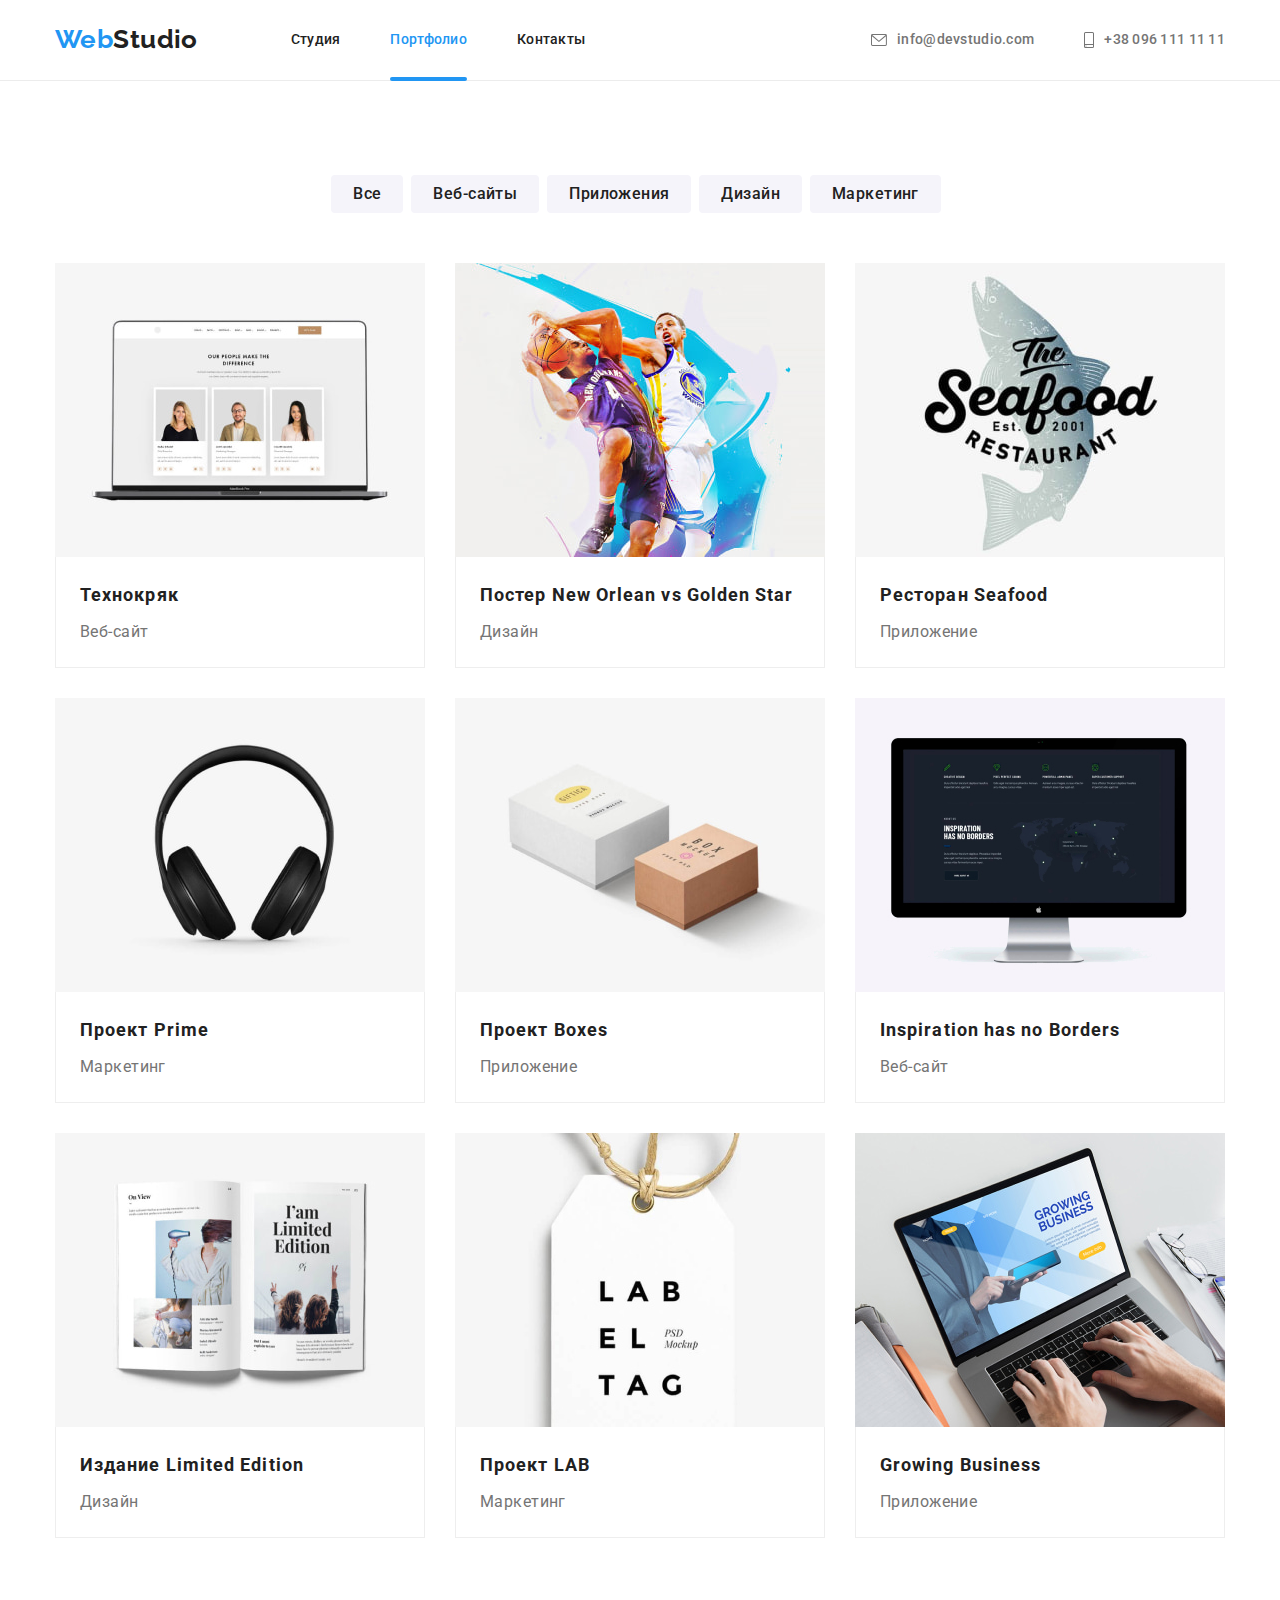
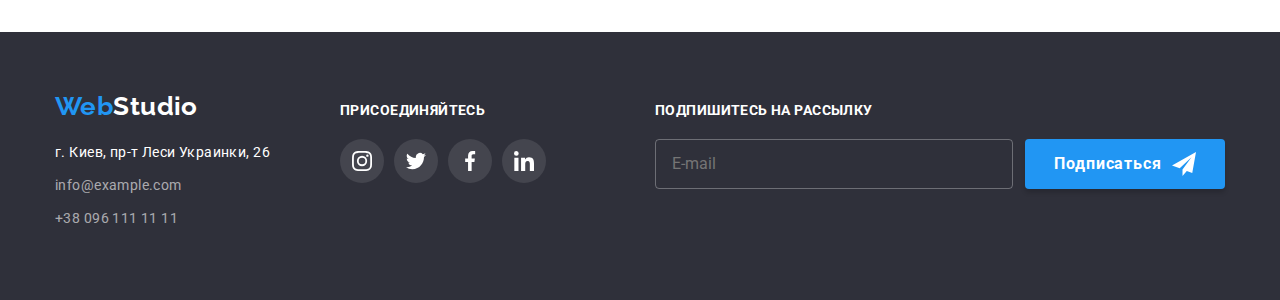
==== portfolio.html @ c17eefd6 "Add markup and form design" ====
<!DOCTYPE html>
<html lang="ru">
  <head>
    <meta charset="UTF-8" />
    <meta http-equiv="X-UA-Compatible" content="IE=edge" />
    <meta name="viewport" content="width=device-width, initial-scale=1.0" />
    <title>Document</title>
    <link
      href="https://fonts.googleapis.com/css2?family=Raleway:wght@700&family=Roboto:wght@400;500;700;900&display=swap"
      rel="stylesheet"
    />
    <link rel="stylesheet" href="https://cdnjs.cloudflare.com/ajax/libs/modern-normalize/1.1.0/modern-normalize.min.css">
    <link rel="stylesheet" href="./css/styles.css" />
  </head>
  <body>
    <header class="header">
        <div class="container  main-nav">
            <nav class="main-nav">
              <a class="logo" href="/"><span class="accent">Web</span>Studio </a>
              <ul class="site-nav list">
                <li class="item">
                  <a class="link" href="./index.html">Студия </a>
                </li>
                <li class="item">
                  <a class="link current" href="./portfolio.html">Портфолио</a>
                </li>
                <li class="item">
                  <a class="link" href="/">Контакты</a>
                </li>
              </ul>
            </nav>
            <ul class="list list-info">
              <li class="item">
                <a class="info" href="emailto:info@devstudio.com">
                  <svg class="icon-envelope">
                    <use href="./images/icons.svg#envelope"> </use>
                  </svg>info@devstudio.com</a>
              </li>
              <li class="item">
                <a class="info" href="tel:+380961111111">
                  <svg class="icon-smartphone">
                    <use href="./images/icons.svg#smartphone"></use>
                  </svg>+38 096 111 11 11</a>
              </li>
            </ul>
        </div>
    </header>
    <main>
      <section class="section">
          <div class="container">
              <h1 class="visually-hidden">Примеры работ</h1>
              <ul class="list list-button">
                <li>
                  <button class="button" type="button">Все</button>
                </li>
                <li>
                  <button class="button" type="button">Веб-сайты</button>
                </li>
                <li>
                  <button class="button" type="button">Приложения</button>
                </li>
                <li>
                  <button class="button" type="button">Дизайн</button>
                </li>
                <li>
                  <button class="button" type="button">Маркетинг</button>
                </li>
              </ul>
              
              <ul class="list list-cards">
                <li class="card">
                    <a class="card-thumb" href="">
                      <div class="card-img">
                        <img src="./images/img4.jpg" alt="Веб-сайт Технокряк" width="370" height="294"/>
                        <p class="text-overlay">Ресурс предлагает комплексные предложения с разным уровнем функционала и сервисов.
                            Все это позволит посетителю получить исчерпывающие сведения о компании или частном лице.</p>
                      </div>
                      <div class="card-content">                    
                        <h2 class="section-title item">Технокряк</h2>
                        <p class="text-item">Веб-сайт</p>
                      </div>
                    </a>
                </li>
                <li class="card">
                    <a class="card-thumb" href="">
                      <div class="card-img">
                        <img src="./images/img5.jpg" alt="Постер New Orlean vs Golden Star" width="370" height="294" /> 
                        <p class="text-overlay">Ресурс предлагает комплексные предложения с разным уровнем функционала и сервисов.
                            Все это позволит посетителю получить исчерпывающие сведения о компании или частном лице.</p>
                      </div>
                      <div class="card-content">
                        <h2 class="section-title item">Постер New Orlean vs Golden Star</h2>
                        <p class="text-item">Дизайн</p>
                      </div>
                    </a>
                </li>
                <li class="card">
                    <a class="card-thumb" href="">
                      <div class="card-img">
                        <img src="./images/img6.jpg" alt="Приложение Ресторан Seafood" width="370" height="294" /> 
                        <p class="text-overlay">Ресурс предлагает комплексные предложения с разным уровнем функционала и сервисов.
                            Все это позволит посетителю получить исчерпывающие сведения о компании или частном лице.</p>
                      </div>
                      <div class="card-content">
                        <h2 class="section-title item">Ресторан Seafood</h2>
                        <p class="text-item">Приложение</p>
                      </div>
                    </a>
                </li>
                <li class="card">
                    <a class="card-thumb" href="">
                      <div class="card-img">
                        <img src="./images/img7.jpg" alt="Проект Prime" width="370" height="294" /> 
                        <p class="text-overlay">Ресурс предлагает комплексные предложения с разным уровнем функционала и сервисов.
                            Все это позволит посетителю получить исчерпывающие сведения о компании или частном лице.</p>
                      </div>
                      <div class="card-content">
                        <h2 class="section-title item">Проект Prime</h2>
                        <p class="text-item">Маркетинг</p>
                      </div>
                    </a>
                </li>
                <li class="card">
                    <a class="card-thumb" href="">
                      <div class="card-img">
                        <img src="./images/img8.jpg" alt="Проект Boxes" width="370" height="294" /> 
                        <p class="text-overlay">Ресурс предлагает комплексные предложения с разным уровнем функционала и сервисов.
                            Все это позволит посетителю получить исчерпывающие сведения о компании или частном лице.</p>
                      </div>
                      <div class="card-content">
                        <h2 class="section-title item">Проект Boxes</h2>
                        <p class="text-item">Приложение</p>
                      </div>
                    </a>
                </li>
                <li class="card">
                    <a class="card-thumb" href="">
                      <div class="card-img">
                        <img src="./images/img9.jpg" alt="Веб-сайт Inspiration has no Borders" width="370" height="294" /> 
                        <p class="text-overlay">Ресурс предлагает комплексные предложения с разным уровнем функционала и сервисов.
                            Все это позволит посетителю получить исчерпывающие сведения о компании или частном лице.</p>
                      </div>
                      <div class="card-content">
                        <h2 class="section-title item">Inspiration has no Borders</h2>
                        <p class="text-item">Веб-сайт</p>
                      </div>
                    </a>
                </li>
                <li class="card">
                    <a class="card-thumb" href="">
                      <div class="card-img">
                        <img src="./images/img10.jpg" alt="Издание Limited Edition" width="370" height="294" /> 
                        <p class="text-overlay">Ресурс предлагает комплексные предложения с разным уровнем функционала и сервисов.
                            Все это позволит посетителю получить исчерпывающие сведения о компании или частном лице.</p>
                      </div>
                      <div class="card-content">
                        <h2 class="section-title item">Издание Limited Edition</h2>
                        <p class="text-item">Дизайн</p>
                      </div>
                    </a>
                </li>
                <li class="card">
                    <a class="card-thumb" href="">
                      <div class="card-img">
                        <img src="./images/img11.jpg" alt="Проект LAB" width="370" height="294" /> 
                        <p class="text-overlay">Ресурс предлагает комплексные предложения с разным уровнем функционала и сервисов.
                            Все это позволит посетителю получить исчерпывающие сведения о компании или частном лице.</p>
                      </div>
                      <div class="card-content">
                        <h2 class="section-title item">Проект LAB</h2>
                        <p class="text-item">Маркетинг</p>
                      </div>
                    </a>
                </li>
                <li class="card">
                    <a class="card-thumb" href="">
                      <div class="card-img">
                        <img src="./images/img12.jpg" alt="Приложение Growing Business" width="370" height="294" /> 
                        <p class="text-overlay">Ресурс предлагает комплексные предложения с разным уровнем функционала и сервисов.
                            Все это позволит посетителю получить исчерпывающие сведения о компании или частном лице.</p>
                      </div>
                      <div class="card-content">
                        <h2 class="section-title item">Growing Business</h2>
                        <p class="text-item">Приложение</p>
                      </div>
                    </a>
                </li>
              </ul>
          </div>
      </section>
    </main>

    <footer class="footer">
        <div class="container footer-container">
          <div class="footer-section">
            <a class="logo logo-footer" href="/"><span class="accent">Web</span><span class="logo-accent">Studio</span>
            </a>
            <address>
              <ul class="list">
                <li class="footer-contact">
                  <a class="address" href="https://bit.ly/3pXMvUd" target="_blank" rel="noopener noreferrer">г. Киев, пр-т Леси
                    Украинки, 26
                  </a>
                </li>
                <li class="footer-contact">
                  <a class="item-contact" href="mailto:info@devstudio.com">info@example.com</a>
                </li>
                <li class="footer-contact">
                  <a class="item-contact" href="tel:+380961111111">+38 096 111 11 11</a>
                </li>
              </ul>
            </address>
          </div>
          <div class="footer-section">
            <p class="footer-title">присоединяйтесь</p>
            <ul class="footer-social list">
              <li class="social-item">
                <a class="footer-icon-link" href="#instagram">
                  <svg class="icon" width="20" height="20">
                    <use href="./images/icons.svg#instagram"></use>
                  </svg>
                </a>
              </li>
              <li class="social-item">
                <a class="footer-icon-link" href="#twitter">
                  <svg class="icon" width="20" height="20">
                    <use href="./images/icons.svg#twitter"></use>
                  </svg>
                </a>
              </li>
              <li class="social-item">
                <a class="footer-icon-link" href="#facebook">
                  <svg class="icon" width="20" height="20">
                    <use href="./images/icons.svg#facebook"></use>
                  </svg>
                </a>
              </li>
              <li class="social-item">
                <a class="footer-icon-link" href="#linkedin">
                  <svg class="icon" width="20" height="20">
                    <use href="./images/icons.svg#linkedin"></use>
                  </svg>
                </a>
              </li>
            </ul>
          </div>
          <div class="footer-section-sub">
            <p class="footer-title">Подпишитесь на рассылку</p>
            <form class="subscription" name="subscription" autocomplete="on">
              <label class="visually-hidden" for="subsrtiption-email">Почта</label>
              <input class="subscription-input" type="email" name="subsrtiption-email" id="subsrtiption-email" placeholder="E-mail"
                required="">
              <button class="form-submit-btn" type="submit">
                Подписаться
                <svg class="form-submit-icon" width="24" height="24">
                  <use href="./images/icons.svg#icon-send"></use>
                </svg>
              </button>
            </form>
          </div>
        </div>
    </footer>
  </body>
</html>
---- css/styles.css ----
:root {
  --primary-text-color: rgba(33, 33, 33, 1);
  --text-color: rgba(117, 117, 117, 1);
  --white-color: rgba(255, 255, 255, 1);
  --info-text-color: rgba(255, 255, 255, 0.6);
  --secondary-bg-color: rgba(245, 244, 250, 1);
  --accent-bg-color: rgba(47, 48, 58, 1);
  --accent-color: rgba(33, 150, 243, 1);
  --overlay-bg-color: rgba(33, 150, 243, 0.9);
  --button-color: rgba(24, 140, 232, 1);
  --icon-color: rgba(175, 177, 184, 1);
  --timing-function: cubic-bezier(0.4, 0, 0.2, 1);
}

body {
  color: var(--primary-text-color);
  background-color: var(--white-color);
  font-family: Roboto, sans-serif;
  font-size: 14px;
  letter-spacing: 0.03em;
}

.header {
  border-bottom: 1px solid #ECECEC;;
  background-color: var(--white-color);
}

.container {
  width: 1200px;
  padding-left: 15px;
  padding-right: 15px;
  margin-left: auto;
  margin-right: auto;
}

.main-nav {
  display: flex;
  align-items: center;
}

.logo {
  margin-right: 93px;
  color: var(--primary-text-color);
  font-family: Raleway, sans-serif;
  text-decoration: none;
  font-weight: 700;
  font-size: 26px;
  line-height: 1.15;
}

.logo .accent {
  color: var(--accent-color);
}

.header .list {
  letter-spacing: 0.02em;
}

.list {
  list-style: none;
  padding: 0;
  margin: 0;
}

.site-nav {
  display: flex;
}

.site-nav .item + .item {
  margin-left: 50px;
}

.site-nav .link {
  position: relative;
  display: block;
  padding-bottom: 32px;
  padding-top: 32px;
  color: var(--primary-text-color);
  text-decoration: none;
  font-weight: 500;  
  line-height: 1.14;  
  transition: color 250ms var(--timing-function);
}

.site-nav .link:hover,
.site-nav .link:focus {
  color: var(--accent-color);
}

.site-nav .link.current {
  color: var(--accent-color);
}

.link.current::after {
  position: absolute;
  left: 0;
  bottom: -1px;
  content: '';
  background-color: var(--accent-color);
  border-radius: 2px;
  height: 4px;
  width: 100%;
}

.list-info {
  display: flex;
  margin-left: auto;
}

.list-info .item +.item {
  margin-left: 50px;
}

.info {
  display: flex;
  align-items: center;
  color: var(--text-color);
  text-decoration: none;
  font-weight: 500;
  line-height: 1.14;
  transition: color 250ms var(--timing-function);
}

.info:hover,
.info:focus {
  color: var(--accent-color);
}

.icon-envelope{
  margin-right: 10px;
  fill: currentColor;
  width: 16px;
  height: 12px;
}

.icon-smartphone {
  margin-right: 10px;
  fill: currentColor;
  width: 10px;
  height: 16px;
}

.hero-section {
  padding-top: 200px;
  padding-bottom: 200px;
  background-color: var(--accent-bg-color);
  letter-spacing: 0.06em;
  text-align: center;
  background-image: 
    linear-gradient(rgba(47, 48, 58, 0.4),rgba(47, 48, 58, 0.4)),
    url('../images/hero-bg-img.jpg');
  background-repeat: no-repeat;
  background-position: center;
  background-size: cover;
  max-width: 1600px;
  height: 600px;
  margin: 0 auto;
}

h1, h2, h3, h4, p {
  margin-top: 0;
  margin-bottom: 0;
}

.hero-title {
  width: 696px;
  margin: auto;
  margin-bottom: 30px;
  color: var(--white-color);
  font-weight: 900;
  font-size: 44px;
  line-height: 1.36;
  text-transform: uppercase;
  letter-spacing: 0.06em;
}

.button {
  color: var(--white-color);
  background-color: var(--accent-color);
  border: var(--accent-color);
  font-family: inherit;
  font-weight: 700;
  font-size: 16px;
  line-height: 1.875;
  cursor: pointer;
  letter-spacing: inherit;
  border-radius: 4px;
  padding: 10px 32px;
  transition: color 250ms var(--timing-function),
    background-color 250ms var(--timing-function),
    box-shadow 250ms var(--timing-function);
}

.button:hover,
.button:focus {
  color: var(--white-color);
  background-color: var(--button-color);
  box-shadow: 0px 4px 4px rgba(0, 0, 0, 0.15);
}

.list-button {
  display: flex;
  justify-content: center;
}

.list .button {
  margin-right: 8px; 
  padding: 6px 22px;
  color: var(--primary-text-color);
  background-color: var(--secondary-bg-color);
  font-weight: 500;
  font-size: 16px;
  line-height: 1.62;
}

.list .button:hover,
.list .button:focus {
  color: var(--white-color);
  background-color: var(--accent-color);
  box-shadow: 0px 3px 1px rgba(0, 0, 0, 0.1), 
    0px 1px 2px rgba(0, 0, 0, 0.08), 
    0px 2px 2px rgba(0, 0, 0, 0.12);
}

.section {
  padding-top: 94px;
  padding-bottom: 94px;
}

.visually-hidden {
  position: absolute;
  width: 1px;
  height: 1px;
  margin: -1px;
  border: 0;
  padding: 0;
  white-space: nowrap;
  clip-path: inset(100%);
  clip: rect(0 0 0 0);
  overflow: hidden;
}

.list.features {
  display: flex;
}

.item-features {
  width: 270px;
}

.item-features:not(:last-child) {
  margin-right: 30px;
}

.thumb-features {
  background-color: var(--secondary-bg-color);
  border-radius: 4px;
  margin-bottom: 30px;
  height: 120px;
  display: flex;
  justify-content: center;
  align-items: center;
}

.section-title {
  margin-bottom: 50px;
  color: var(--primary-text-color);
  font-weight: 700;
  font-size: 36px;
  line-height: 1.16;
  text-align: center;
}

.section-title.features {
  margin-bottom: 10px;
  text-align: left;
  font-size: 14px;
  line-height: 1.14;
  text-transform: uppercase;
}

.text {
  color: var(--text-color);
}

.text.features {
  line-height: 1.71;
}

.images-section {
  padding-top: 0;
}

.list.images {
  display: flex;
}

.list-img {
  position: relative;
}

.list-img:not(:last-child) {
  margin-right: 30px;
}

img {
  display: block;
  max-width: 100%;
  height: auto;
}

.title-img {  
  display: flex;
  justify-content: center;
  align-items: center;
  position: absolute;
  bottom: 0;
  width: 100%;
  height: 70px;
  
  font-weight: 700;
  font-size: 14px;
  line-height: 1.14; 
  text-transform: uppercase;
  color: var(--white-color);
  background: rgba(47, 48, 58, 0.8);
}

.section-team {
  background-color: var(--secondary-bg-color);
}

.list.team {
  display: flex;
}

.list-team {
  box-shadow: 0px 1px 3px rgba(0, 0, 0, 0.12), 
    0px 1px 1px rgba(0, 0, 0, 0.14), 
    0px 2px 1px rgba(0, 0, 0, 0.2);
  border-radius: 0px 0px 4px 4px;
  background-color: var(--white-color);
}

.list-team:not(:last-child) {
  margin-right: 30px;
}

.section-title.worker {
  margin-top: 30px;
  margin-bottom: 10px;
  font-weight: 500;
  font-size: 16px;
  line-height: 1.12;
}

.text-el {
  text-align: center;
  color: var(--text-color);
  font-size: 16px;
  line-height: 1.12;
}
 
.social.list {
  display: flex;
  margin: 16px 0 30px;
  justify-content: center;
}

.social-item + .social-item {
  margin-left: 10px;
}

.icon-link {
  display: block;
  width: 44px;
  height: 44px;
  fill: var(--icon-color);
  border-radius: 50%;
  transition: fill 250ms var(--timing-function),
    background-color 250ms var(--timing-function);
}

.icon-link:hover,
.icon-link:focus {
  fill: var(--white-color);
  background-color: var(--accent-color);
}

.icon {
  margin: 12px;
}

.company.list {
  display: flex;
  margin-top: 50px;
}

.company-item + .company-item {
  margin-left: 30px;
}

.company-link {
  display: flex;
  justify-content: center;
  align-items: center;
  width: 170px;
  height: 92px;
  border: 1px solid var(--icon-color);
  border-radius: 4px; 
  fill: var(--icon-color);
  transition: fill 250ms var(--timing-function),
    border-color 250ms var(--timing-function);
}

.company-link:hover,
.company-link:focus {
  fill: var(--accent-color);
  border-color: var(--accent-color);
}


.backdrop {
  position: fixed;
  left: 0px;
  top: 0px;
  width: 100%;
  height: 100%;
  background-color: rgba(0, 0, 0, 0.2);
  opacity: 1;
  visibility: visible;
  transition: opacity 250ms var(--timing-function),
    visibility 250ms var(--timing-function);
}

.backdrop.is-hidden {
  opacity: 0;
  pointer-events: none;
  visibility: hidden;
}

.backdrop.is-hidden .modal {
  transform: translate(-50%, -50%) scale(1.1);
}

.modal {
  position: absolute;
  top: 50%;
  left: 50%;
  width: 528px;
  height: 581px;
  padding: 40px;
  background-color: var(--white-color);
  box-shadow: 0px 1px 3px rgba(0, 0, 0, 0.12), 0px 1px 1px rgba(0, 0, 0, 0.14), 0px 2px 1px rgba(0, 0, 0, 0.2);
  border-radius: 4px;
  transform: translate(-50%, -50%) scale(1);
  transition: transform 250ms var(--timing-function);
}

.modal-close-btn {
  position: absolute;
  top: 8px;
  right: 8px;
  display: flex;
  justify-content: center;
  align-items: center;
  width: 30px;
  height: 30px;
  margin: 0;
  padding: 0;
  border: 1px solid rgba(0, 0, 0, 0.1);
  border-radius: 50%;
  cursor: pointer;
  background-color: inherit;
  transition: color 250ms var(--timing-function),
    border-color 250ms var(--timing-function);
}

.modal-close-btn:hover {
  color: var(--accent-color);
}

.modal-close-icon {
  display: block;
  width: 11px;
  height: 11px;
  fill: currentColor;
}

.form {
  display: flex;
  flex-direction: column;
  align-items: center;
  text-align: left;
  width: 448px;
  padding: 0;
}

.form-title {
  font-weight: 700;
  font-size: 20px;
  line-height: 1.15;
  text-align: center;
  color: var(--primary-text-color);
  margin-bottom: 12px;
}

.form-group-field {
  width: 100%;
  font-size: 16px;
  line-height: 1.125;
  margin-bottom: 20px;
}

.form-label {
  display: block;
  font-size: 12px;
  line-height: 1.17;
  letter-spacing: 0.01em;
  color: var(--text-color);
  padding: 0;
  margin-bottom: 4px;
}
 
.form-field {
  position: relative;
  width: 100%;
  margin-bottom: 10px;
}

.input-icon {
position: absolute;
  left: 12px;
  top: 50%;
  transform: translateY(-50%);
  width: 18px;
  height: 18px;
  fill: var(--primary-text-color);
  transition: fill 250ms var(--timing-function);
}

.form-field:focus-within > .input-icon {
  fill: var(--accent-color);
}

.form-input {
  width: 100%;
  min-height: 40px;
  border: 1px solid rgba(33, 33, 33, 0.2);
  border-radius: 4px;
  padding-left: 42px;
  color: var(--text-color);
  transition: border 250ms var(--timing-function);
}

.form-input:focus-within {
  border: 1px solid var(--accent-color);
}

.form-textarea {
  display: block;
  width: 100%;
  min-height: 120px;
  border: 1px solid rgba(33, 33, 33, 0.2);
  border-radius: 4px;
  color: var(--text-color);
  padding: 12px 16px;
  margin: 0;
  resize: none;
  transition: border 250ms var(--timing-function);
}

.form-textarea::placeholder {
  color: rgba(117, 117, 117, 0.5);
}

.form-textarea:focus-within {
  border: 1px solid var(--accent-color);
}

.form-agreement {
  position: relative;
  display: flex;
  align-items: center;
  margin-bottom: 30px;
  padding-left: 24px;
  line-height: 1.71;
  letter-spacing: 0.03em;
  color: var(--text-color);
}

.form-link {
  color: var(--accent-color);
}

.form-icon-check {
  position: absolute;
  left: 0;
  top: 50%;
  transform: translateY(-50%);
  opacity: 1;
  transition: opacity 250ms var(--timing-function);
}
 
.form-icon-checked {
  position: absolute;
  left: 0;
  top: 50%;
  transform: translateY(-50%);
  opacity: 0;
  border-radius: 2px;
  fill: var(--white-color);
  background-color: var(--accent-color);
  transition: opacity 250px var(--timing-function);
}

.checkbox:checked ~ .form-icon-checked {
  opacity: 1;
}

.form-btn {
  width: 200px;
  height: 50px;
  padding: 0;
  font-weight: 700;
  font-size: 16px;
  line-height: 1.875;
  letter-spacing: 0.06em;
  color: var(--white-color);
  background-color: var(--accent-color);
  border: none;
  box-shadow: 0px 4px 4px rgba(0, 0, 0, 0.15);
  border-radius: 4px;
  cursor: pointer;
  transition: background-color 250ms var(--timing-function);
}

.form-btn:hover ,
.form-btn:focus {
  background-color: var(--button-color);
}


.list-cards {
  display: flex;
  flex-wrap: wrap;
  margin-top: 50px;
}

.card {
  margin-right: 30px;
  margin-bottom: 30px;
  width: 370px;
  background-color: var(--white-color);
}

.card:nth-child(3n) {
  margin-right: 0;
}

.card:nth-last-child(-n + 3) {
  margin-bottom: 0;
}

.card-thumb {
  display: block;
  text-decoration: none;
  transition: box-shadow 250ms var(--timing-function);
}

.card-thumb:hover,
.card-thumb:focus {
  box-shadow: 0px 1px 1px rgba(0, 0, 0, 0.12),
    0px 4px 4px rgba(0, 0, 0, 0.06),
    1px 4px 6px rgba(0, 0, 0, 0.16);
}

.card-img {
  position: relative;
  overflow: hidden;
}

.text-overlay {
  position: absolute;
  padding: 63px 24px;
  width: 100%;
  height: 100%;
  bottom: 0;
  left: 0;  
  background: var(--overlay-bg-color);
  color: var(--white-color);
  font-size: 18px;
  line-height: 1.5;
  transform: translateY(101%);
  transition: transform 250ms var(--timing-function);
}

.card-thumb:hover .text-overlay,
.card-thumb:focus .text-overlay {
  transform: translateY(0);
}

.card-content {
  padding: 20px 24px;
  border-left: 1px solid #eeeeee;
  border-right: 1px solid #eeeeee;
  border-bottom: 1px solid #eeeeee;
}

.section-title.item {
  margin-bottom: 4px;
  text-align: left;
  font-weight: 700;
  font-size: 18px;
  line-height: 2;
  letter-spacing: 0.06em;
}

.text-item {
  color: var(--text-color);
  font-size: 16px;
  line-height: 1.87;
}

.footer {
  padding-top: 60px;
  padding-bottom: 60px;
  background-color: var(--accent-bg-color);
}

.footer-container {
  display: flex;
  align-items: baseline;
}

.footer-section + .footer-section {
  margin-left: 70px;
}

.logo-footer {
  display: block;
  margin: 0;
  margin-bottom: 20px;
}

.logo .logo-accent {
  color: var(--white-color);
}

.address {
  color: var(--white-color);
  text-decoration: none;
  line-height: 1.71;
  font-style: normal;
  transition: color 250ms var(--timing-function);
}  

.address:hover,
.address:focus {
  color: var(--accent-color);
}

.footer-contact {
  margin-bottom: 9px;
}

.footer-contact-list:last-child {
  margin-bottom: 0;
}

.item-contact {
  color: var(--info-text-color);
  text-decoration: none;
  line-height: 1.71;
  font-style: normal;
  transition: color 250ms var(--timing-function);
}

.item-contact:hover,
.item-contact:focus {
  color: var(--accent-color);
}

.footer-title {
  margin-bottom: 20px;
  font-weight: 700;
  font-size: 14px;
  line-height: 1.14;
  text-transform: uppercase;
  color: var(--white-color);
}

.footer-social {
  display: flex;
}

.social-item+.social-item {
  margin-left: 10px;
}

.footer-icon-link {
  display: block;
  width: 44px;
  height: 44px;
  fill: var(--white-color);
  border-radius: 50%;
  background-color: rgba(255, 255, 255, 0.1);
  transition: color 250ms var(--timing-function),
    background-color 250ms var(--timing-function);
}

.footer-icon-link:hover,
.footer-icon-link:focus {
  border-radius: 50%;
  background-color: var(--accent-color);
}

.icon {
  margin: 12px;
}

.footer-section-sub {
  margin-left: auto;
}

.subscription {
  display: flex;
  align-items: center;
}

.subscription-input {
  display: flex;
  align-items: center;
  min-width: 358px;
  height: 50px;
  padding: 0;
  padding-left: 16px;
  margin-right: 12px;
  font-size: 16px;
  line-height: 1.25;
  color: rgba(255, 255, 255, 0.6);
  background-color: transparent;
  border: 1px solid rgba(255, 255, 255, 0.3);
  border-radius: 4px;
}

.form-submit-btn {
  display: flex;
  align-items: center;
  justify-content: center;
  width: 200px;
  height: 50px;
  padding: 0;
  font-weight: 700;
  font-size: 16px;
  line-height: 1.875;
  letter-spacing: 0.06em;
  color: var(--white-color);
  box-shadow: 0px 4px 4px rgba(0, 0, 0, 0.15);
  background-color: var(--accent-color);
  border: none;
  border-radius: 4px;
  cursor: pointer;
  transition: background-color 250ms var(--timing-function);
}

.form-submit-btn:hover {
  background-color: var(--button-color);
}

.form-submit-icon {
  margin-left: 10px;
  fill: var(--white-color);
}
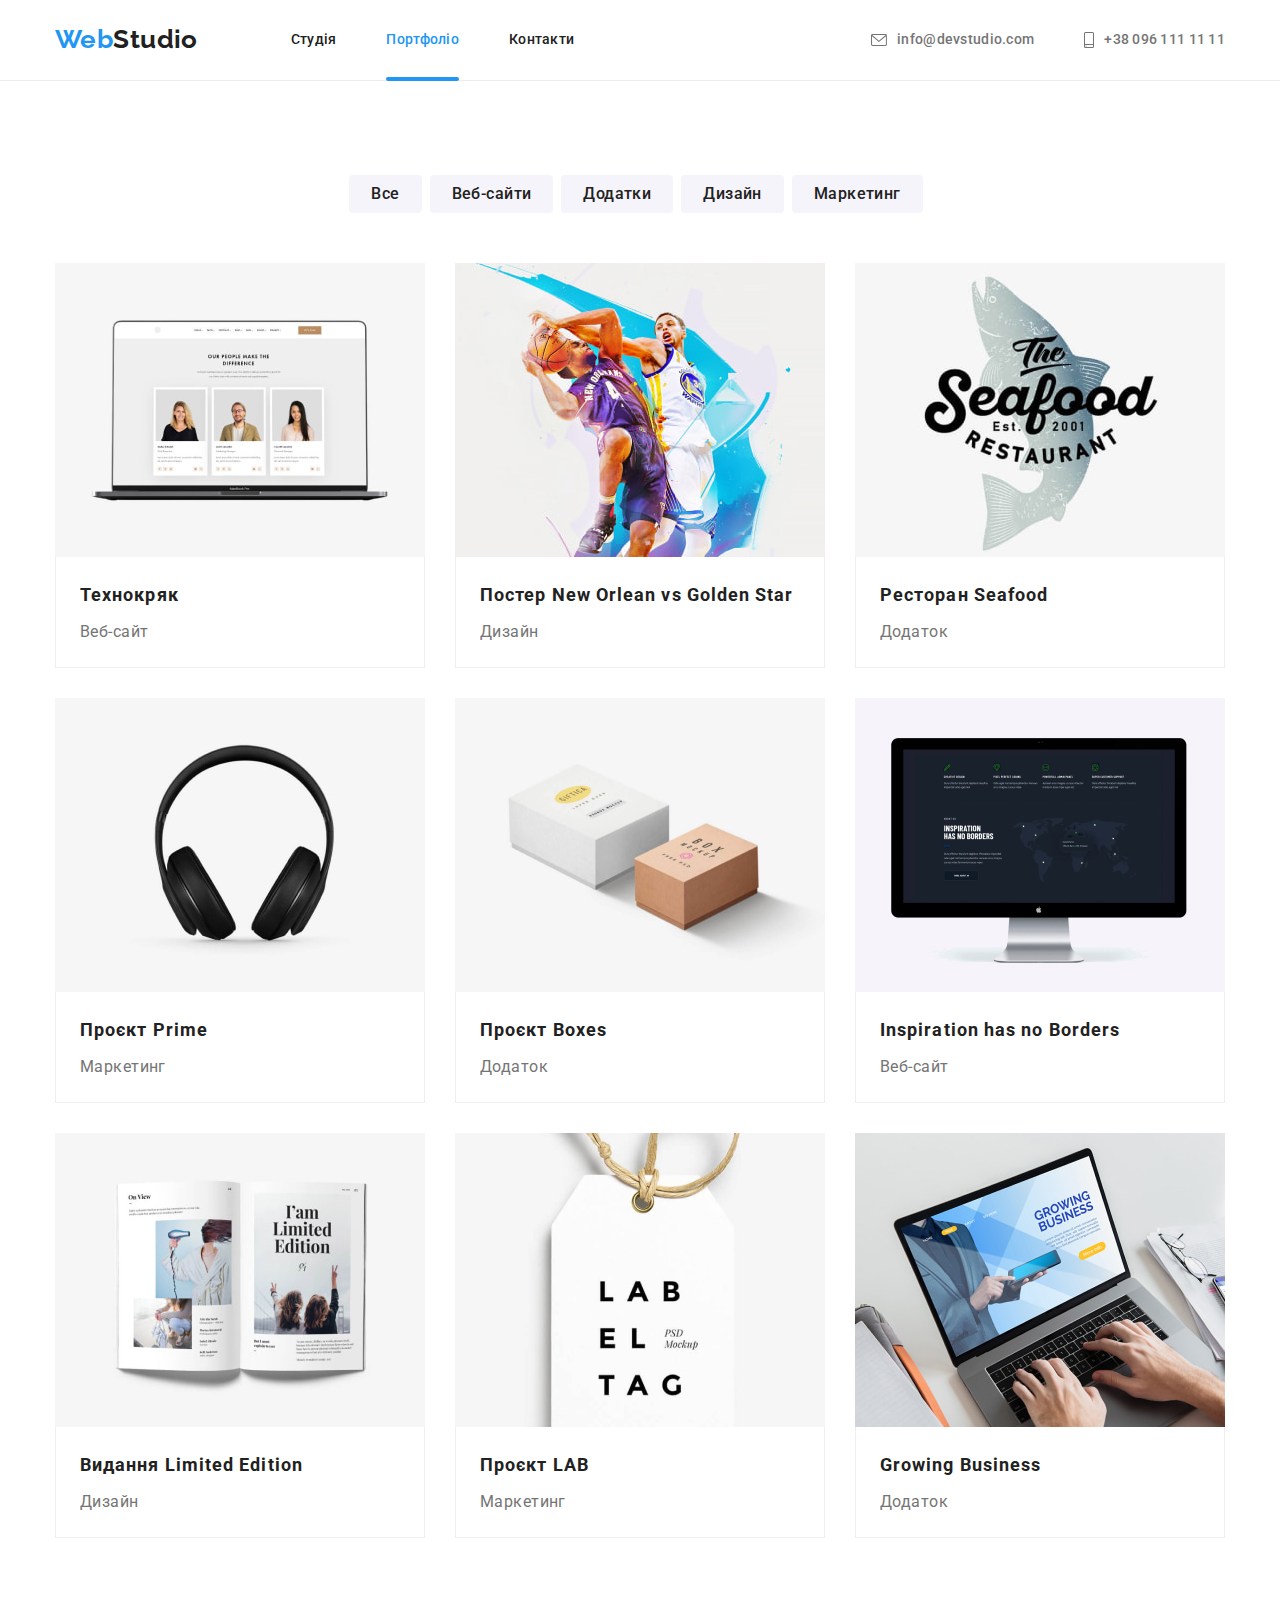
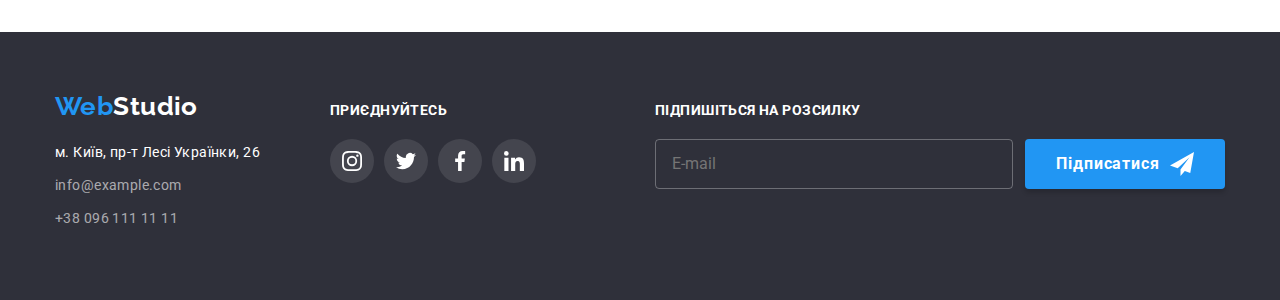
==== commit f38dd851: "-" ====
--- a/portfolio.html
+++ b/portfolio.html
@@ -1,5 +1,5 @@
 <!DOCTYPE html>
-<html lang="ru">
+<html lang="uk">
   <head>
     <meta charset="UTF-8" />
     <meta http-equiv="X-UA-Compatible" content="IE=edge" />
@@ -19,13 +19,13 @@
               <a class="logo" href="/"><span class="accent">Web</span>Studio </a>
               <ul class="site-nav list">
                 <li class="item">
-                  <a class="link" href="./index.html">Студия </a>
+                  <a class="link" href="./index.html">Студія </a>
                 </li>
                 <li class="item">
-                  <a class="link current" href="./portfolio.html">Портфолио</a>
+                  <a class="link current" href="./portfolio.html">Портфоліо</a>
                 </li>
                 <li class="item">
-                  <a class="link" href="/">Контакты</a>
+                  <a class="link" href="/">Контакти</a>
                 </li>
               </ul>
             </nav>
@@ -48,16 +48,16 @@
     <main>
       <section class="section">
           <div class="container">
-              <h1 class="visually-hidden">Примеры работ</h1>
+              <h1 class="visually-hidden">Приклади робіт</h1>
               <ul class="list list-button">
                 <li>
                   <button class="button" type="button">Все</button>
                 </li>
                 <li>
-                  <button class="button" type="button">Веб-сайты</button>
-                </li>
-                <li>
-                  <button class="button" type="button">Приложения</button>
+                  <button class="button" type="button">Веб-сайти</button>
+                </li>
+                <li>
+                  <button class="button" type="button">Додатки</button>
                 </li>
                 <li>
                   <button class="button" type="button">Дизайн</button>
@@ -72,8 +72,7 @@
                     <a class="card-thumb" href="">
                       <div class="card-img">
                         <img src="./images/img4.jpg" alt="Веб-сайт Технокряк" width="370" height="294"/>
-                        <p class="text-overlay">Ресурс предлагает комплексные предложения с разным уровнем функционала и сервисов.
-                            Все это позволит посетителю получить исчерпывающие сведения о компании или частном лице.</p>
+                        <p class="text-overlay">Ресурс пропонує комплексні пропозиції з різним рівнем функціоналу та сервісів. Все це дозволить відвідувачу отримати вичерпні відомості про компанію чи приватну особу.</p>
                       </div>
                       <div class="card-content">                    
                         <h2 class="section-title item">Технокряк</h2>
@@ -85,8 +84,7 @@
                     <a class="card-thumb" href="">
                       <div class="card-img">
                         <img src="./images/img5.jpg" alt="Постер New Orlean vs Golden Star" width="370" height="294" /> 
-                        <p class="text-overlay">Ресурс предлагает комплексные предложения с разным уровнем функционала и сервисов.
-                            Все это позволит посетителю получить исчерпывающие сведения о компании или частном лице.</p>
+                        <p class="text-overlay">Ресурс пропонує комплексні пропозиції з різним рівнем функціоналу та сервісів. Все це дозволить відвідувачу отримати вичерпні відомості про компанію чи приватну особу.</p>
                       </div>
                       <div class="card-content">
                         <h2 class="section-title item">Постер New Orlean vs Golden Star</h2>
@@ -97,25 +95,23 @@
                 <li class="card">
                     <a class="card-thumb" href="">
                       <div class="card-img">
-                        <img src="./images/img6.jpg" alt="Приложение Ресторан Seafood" width="370" height="294" /> 
-                        <p class="text-overlay">Ресурс предлагает комплексные предложения с разным уровнем функционала и сервисов.
-                            Все это позволит посетителю получить исчерпывающие сведения о компании или частном лице.</p>
+                        <img src="./images/img6.jpg" alt="Додаток Ресторан Seafood" width="370" height="294" /> 
+                        <p class="text-overlay">Ресурс пропонує комплексні пропозиції з різним рівнем функціоналу та сервісів. Все це дозволить відвідувачу отримати вичерпні відомості про компанію чи приватну особу.</p>
                       </div>
                       <div class="card-content">
                         <h2 class="section-title item">Ресторан Seafood</h2>
-                        <p class="text-item">Приложение</p>
-                      </div>
-                    </a>
-                </li>
-                <li class="card">
-                    <a class="card-thumb" href="">
-                      <div class="card-img">
-                        <img src="./images/img7.jpg" alt="Проект Prime" width="370" height="294" /> 
-                        <p class="text-overlay">Ресурс предлагает комплексные предложения с разным уровнем функционала и сервисов.
-                            Все это позволит посетителю получить исчерпывающие сведения о компании или частном лице.</p>
-                      </div>
-                      <div class="card-content">
-                        <h2 class="section-title item">Проект Prime</h2>
+                        <p class="text-item">Додаток</p>
+                      </div>
+                    </a>
+                </li>
+                <li class="card">
+                    <a class="card-thumb" href="">
+                      <div class="card-img">
+                        <img src="./images/img7.jpg" alt="Проєкт Prime" width="370" height="294" /> 
+                        <p class="text-overlay">Ресурс пропонує комплексні пропозиції з різним рівнем функціоналу та сервісів. Все це дозволить відвідувачу отримати вичерпні відомості про компанію чи приватну особу.</p>
+                      </div>
+                      <div class="card-content">
+                        <h2 class="section-title item">Проєкт Prime</h2>
                         <p class="text-item">Маркетинг</p>
                       </div>
                     </a>
@@ -123,13 +119,12 @@
                 <li class="card">
                     <a class="card-thumb" href="">
                       <div class="card-img">
-                        <img src="./images/img8.jpg" alt="Проект Boxes" width="370" height="294" /> 
-                        <p class="text-overlay">Ресурс предлагает комплексные предложения с разным уровнем функционала и сервисов.
-                            Все это позволит посетителю получить исчерпывающие сведения о компании или частном лице.</p>
-                      </div>
-                      <div class="card-content">
-                        <h2 class="section-title item">Проект Boxes</h2>
-                        <p class="text-item">Приложение</p>
+                        <img src="./images/img8.jpg" alt="Проєкт Boxes" width="370" height="294" /> 
+                        <p class="text-overlay">Ресурс пропонує комплексні пропозиції з різним рівнем функціоналу та сервісів. Все це дозволить відвідувачу отримати вичерпні відомості про компанію чи приватну особу.</p>
+                      </div>
+                      <div class="card-content">
+                        <h2 class="section-title item">Проєкт Boxes</h2>
+                        <p class="text-item">Додаток</p>
                       </div>
                     </a>
                 </li>
@@ -137,8 +132,7 @@
                     <a class="card-thumb" href="">
                       <div class="card-img">
                         <img src="./images/img9.jpg" alt="Веб-сайт Inspiration has no Borders" width="370" height="294" /> 
-                        <p class="text-overlay">Ресурс предлагает комплексные предложения с разным уровнем функционала и сервисов.
-                            Все это позволит посетителю получить исчерпывающие сведения о компании или частном лице.</p>
+                        <p class="text-overlay">Ресурс пропонує комплексні пропозиції з різним рівнем функціоналу та сервісів. Все це дозволить відвідувачу отримати вичерпні відомості про компанію чи приватну особу.</p>
                       </div>
                       <div class="card-content">
                         <h2 class="section-title item">Inspiration has no Borders</h2>
@@ -149,12 +143,11 @@
                 <li class="card">
                     <a class="card-thumb" href="">
                       <div class="card-img">
-                        <img src="./images/img10.jpg" alt="Издание Limited Edition" width="370" height="294" /> 
-                        <p class="text-overlay">Ресурс предлагает комплексные предложения с разным уровнем функционала и сервисов.
-                            Все это позволит посетителю получить исчерпывающие сведения о компании или частном лице.</p>
-                      </div>
-                      <div class="card-content">
-                        <h2 class="section-title item">Издание Limited Edition</h2>
+                        <img src="./images/img10.jpg" alt="Видання Limited Edition" width="370" height="294" /> 
+                        <p class="text-overlay">Ресурс пропонує комплексні пропозиції з різним рівнем функціоналу та сервісів. Все це дозволить відвідувачу отримати вичерпні відомості про компанію чи приватну особу.</p>
+                      </div>
+                      <div class="card-content">
+                        <h2 class="section-title item">Видання Limited Edition</h2>
                         <p class="text-item">Дизайн</p>
                       </div>
                     </a>
@@ -162,12 +155,11 @@
                 <li class="card">
                     <a class="card-thumb" href="">
                       <div class="card-img">
-                        <img src="./images/img11.jpg" alt="Проект LAB" width="370" height="294" /> 
-                        <p class="text-overlay">Ресурс предлагает комплексные предложения с разным уровнем функционала и сервисов.
-                            Все это позволит посетителю получить исчерпывающие сведения о компании или частном лице.</p>
-                      </div>
-                      <div class="card-content">
-                        <h2 class="section-title item">Проект LAB</h2>
+                        <img src="./images/img11.jpg" alt="Проєкт LAB" width="370" height="294" /> 
+                        <p class="text-overlay">Ресурс пропонує комплексні пропозиції з різним рівнем функціоналу та сервісів. Все це дозволить відвідувачу отримати вичерпні відомості про компанію чи приватну особу.</p>
+                      </div>
+                      <div class="card-content">
+                        <h2 class="section-title item">Проєкт LAB</h2>
                         <p class="text-item">Маркетинг</p>
                       </div>
                     </a>
@@ -175,13 +167,12 @@
                 <li class="card">
                     <a class="card-thumb" href="">
                       <div class="card-img">
-                        <img src="./images/img12.jpg" alt="Приложение Growing Business" width="370" height="294" /> 
-                        <p class="text-overlay">Ресурс предлагает комплексные предложения с разным уровнем функционала и сервисов.
-                            Все это позволит посетителю получить исчерпывающие сведения о компании или частном лице.</p>
+                        <img src="./images/img12.jpg" alt="Додаток Growing Business" width="370" height="294" /> 
+                        <p class="text-overlay">Ресурс пропонує комплексні пропозиції з різним рівнем функціоналу та сервісів. Все це дозволить відвідувачу отримати вичерпні відомості про компанію чи приватну особу.</p>
                       </div>
                       <div class="card-content">
                         <h2 class="section-title item">Growing Business</h2>
-                        <p class="text-item">Приложение</p>
+                        <p class="text-item">Додаток</p>
                       </div>
                     </a>
                 </li>
@@ -198,8 +189,8 @@
             <address>
               <ul class="list">
                 <li class="footer-contact">
-                  <a class="address" href="https://bit.ly/3pXMvUd" target="_blank" rel="noopener noreferrer">г. Киев, пр-т Леси
-                    Украинки, 26
+                  <a class="address" href="https://bit.ly/3pXMvUd" target="_blank" rel="noopener noreferrer">м. Київ, пр-т Лесі
+                    Українки, 26
                   </a>
                 </li>
                 <li class="footer-contact">
@@ -212,7 +203,7 @@
             </address>
           </div>
           <div class="footer-section">
-            <p class="footer-title">присоединяйтесь</p>
+            <p class="footer-title">приєднуйтесь</p>
             <ul class="footer-social list">
               <li class="social-item">
                 <a class="footer-icon-link" href="#instagram">
@@ -245,13 +236,13 @@
             </ul>
           </div>
           <div class="footer-section-sub">
-            <p class="footer-title">Подпишитесь на рассылку</p>
+            <p class="footer-title">Підпишіться на розсилку</p>
             <form class="subscription" name="subscription" autocomplete="on">
-              <label class="visually-hidden" for="subsrtiption-email">Почта</label>
-              <input class="subscription-input" type="email" name="subsrtiption-email" id="subsrtiption-email" placeholder="E-mail"
-                required="">
+              <label class="visually-hidden" for="subsrtiption-email">Пошта</label>
+              <input class="subscription-input" type="email" name="subsrtiption-email" id="subsrtiption-email"
+                placeholder="E-mail" required="">
               <button class="form-submit-btn" type="submit">
-                Подписаться
+                Підписатися
                 <svg class="form-submit-icon" width="24" height="24">
                   <use href="./images/icons.svg#icon-send"></use>
                 </svg>
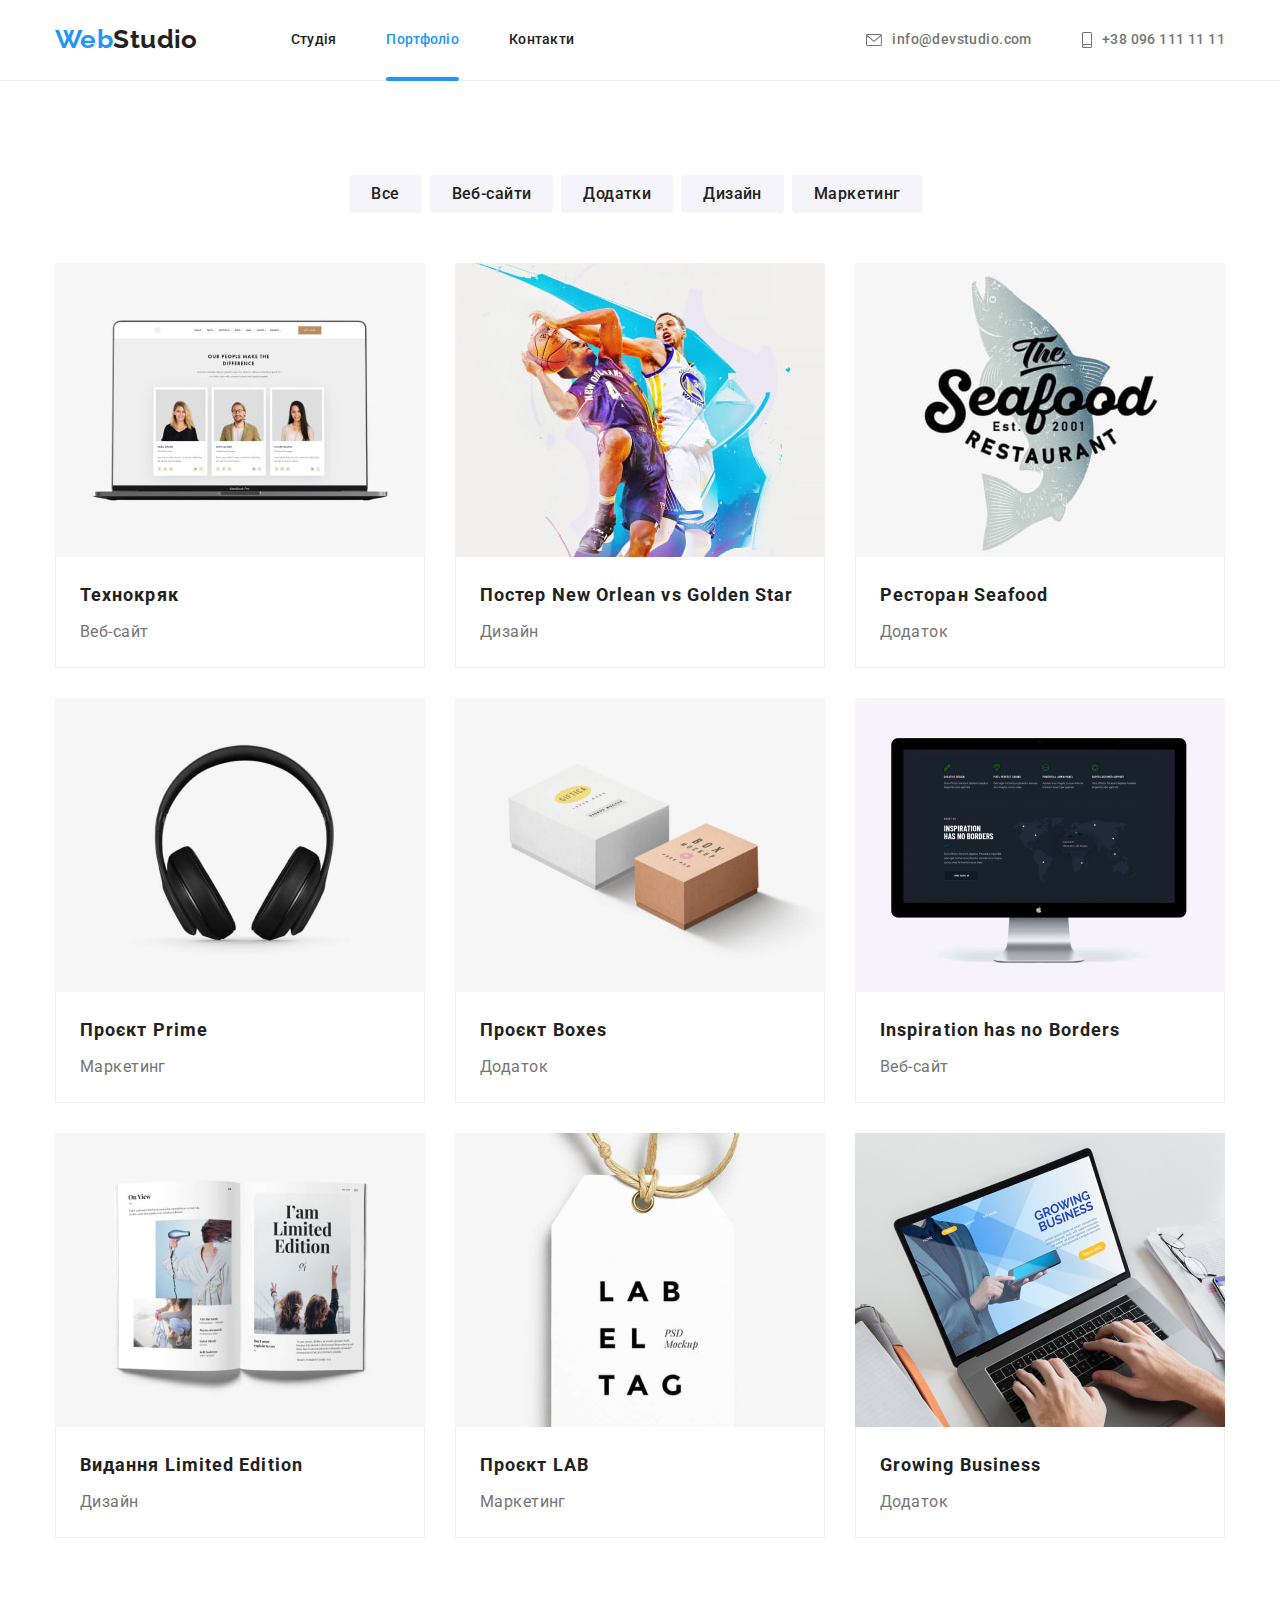
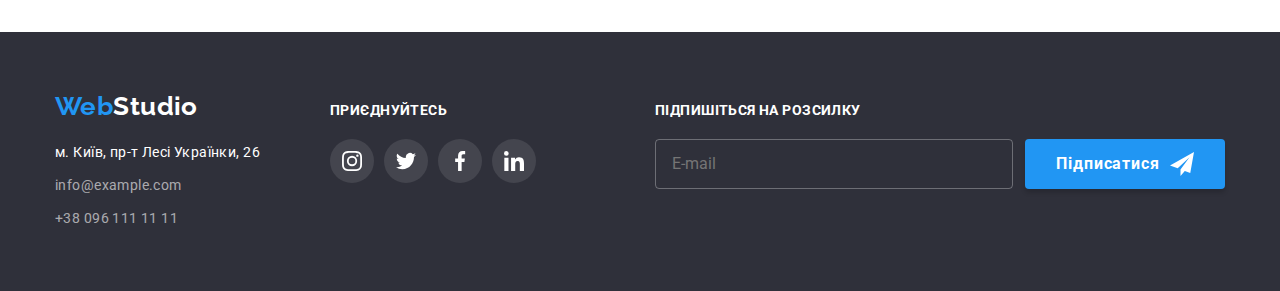
==== commit bf81b1ca: "--" ====
--- a/portfolio.html
+++ b/portfolio.html
@@ -16,29 +16,29 @@
     <header class="header">
         <div class="container  main-nav">
             <nav class="main-nav">
-              <a class="logo" href="/"><span class="accent">Web</span>Studio </a>
-              <ul class="site-nav list">
-                <li class="item">
-                  <a class="link" href="./index.html">Студія </a>
-                </li>
-                <li class="item">
-                  <a class="link current" href="./portfolio.html">Портфоліо</a>
-                </li>
-                <li class="item">
-                  <a class="link" href="/">Контакти</a>
+              <a class="logo" href="/"><span class="logo--accent">Web</span>Studio</a>
+              <ul class="main-nav__list list">
+                <li class="main-nav__item">
+                  <a class="main-nav__link" href="./index.html">Студія </a>
+                </li>
+                <li class="main-nav__item">
+                  <a class="main-nav__link main-nav__link--current" href="./portfolio.html">Портфоліо</a>
+                </li>
+                <li class="main-nav__item">
+                  <a class="main-nav__link" href="/">Контакти</a>
                 </li>
               </ul>
             </nav>
-            <ul class="list list-info">
-              <li class="item">
-                <a class="info" href="emailto:info@devstudio.com">
-                  <svg class="icon-envelope">
+            <ul class="contact-list list">
+              <li class="contact-list__item">
+                <a class="contact-list__link" href="emailto:info@devstudio.com">
+                  <svg class="contact-list__icon" width="16" height="12">
                     <use href="./images/icons.svg#envelope"> </use>
                   </svg>info@devstudio.com</a>
               </li>
-              <li class="item">
-                <a class="info" href="tel:+380961111111">
-                  <svg class="icon-smartphone">
+              <li class="contact-list__item">
+                <a class="contact-list__link" href="tel:+380961111111">
+                  <svg class="contact-list__icon" width="10" height="16">
                     <use href="./images/icons.svg#smartphone"></use>
                   </svg>+38 096 111 11 11</a>
               </li>
@@ -49,130 +49,130 @@
       <section class="section">
           <div class="container">
               <h1 class="visually-hidden">Приклади робіт</h1>
-              <ul class="list list-button">
-                <li>
-                  <button class="button" type="button">Все</button>
-                </li>
-                <li>
-                  <button class="button" type="button">Веб-сайти</button>
-                </li>
-                <li>
-                  <button class="button" type="button">Додатки</button>
-                </li>
-                <li>
-                  <button class="button" type="button">Дизайн</button>
-                </li>
-                <li>
-                  <button class="button" type="button">Маркетинг</button>
+              <ul class="list btn-list">
+                <li>
+                  <button class="btn-list__button button" type="button">Все</button>
+                </li>
+                <li>
+                  <button class="btn-list__button button" type="button">Веб-сайти</button>
+                </li>
+                <li>
+                  <button class="btn-list__button button" type="button">Додатки</button>
+                </li>
+                <li>
+                  <button class="btn-list__button button" type="button">Дизайн</button>
+                </li>
+                <li>
+                  <button class="btn-list__button button" type="button">Маркетинг</button>
                 </li>
               </ul>
               
-              <ul class="list list-cards">
-                <li class="card">
-                    <a class="card-thumb" href="">
-                      <div class="card-img">
+              <ul class="cards-list list">
+                <li class="card">
+                    <a class="card__thumb" href="">
+                      <div class="card__img">
                         <img src="./images/img4.jpg" alt="Веб-сайт Технокряк" width="370" height="294"/>
-                        <p class="text-overlay">Ресурс пропонує комплексні пропозиції з різним рівнем функціоналу та сервісів. Все це дозволить відвідувачу отримати вичерпні відомості про компанію чи приватну особу.</p>
-                      </div>
-                      <div class="card-content">                    
-                        <h2 class="section-title item">Технокряк</h2>
-                        <p class="text-item">Веб-сайт</p>
-                      </div>
-                    </a>
-                </li>
-                <li class="card">
-                    <a class="card-thumb" href="">
-                      <div class="card-img">
+                        <p class="card__text-overlay">Ресурс пропонує комплексні пропозиції з різним рівнем функціоналу та сервісів. Все це дозволить відвідувачу отримати вичерпні відомості про компанію чи приватну особу.</p>
+                      </div>
+                      <div class="card__content">                    
+                        <h2 class="card__title">Технокряк</h2>
+                        <p class="card__text-item">Веб-сайт</p>
+                      </div>
+                    </a>
+                </li>
+                <li class="card">
+                    <a class="card__thumb" href="">
+                      <div class="card__img">
                         <img src="./images/img5.jpg" alt="Постер New Orlean vs Golden Star" width="370" height="294" /> 
-                        <p class="text-overlay">Ресурс пропонує комплексні пропозиції з різним рівнем функціоналу та сервісів. Все це дозволить відвідувачу отримати вичерпні відомості про компанію чи приватну особу.</p>
-                      </div>
-                      <div class="card-content">
-                        <h2 class="section-title item">Постер New Orlean vs Golden Star</h2>
-                        <p class="text-item">Дизайн</p>
-                      </div>
-                    </a>
-                </li>
-                <li class="card">
-                    <a class="card-thumb" href="">
-                      <div class="card-img">
+                        <p class="card__text-overlay">Ресурс пропонує комплексні пропозиції з різним рівнем функціоналу та сервісів. Все це дозволить відвідувачу отримати вичерпні відомості про компанію чи приватну особу.</p>
+                      </div>
+                      <div class="card__content">
+                        <h2 class="card__title">Постер New Orlean vs Golden Star</h2>
+                        <p class="card__text-item">Дизайн</p>
+                      </div>
+                    </a>
+                </li>
+                <li class="card">
+                    <a class="card__thumb" href="">
+                      <div class="card__img">
                         <img src="./images/img6.jpg" alt="Додаток Ресторан Seafood" width="370" height="294" /> 
-                        <p class="text-overlay">Ресурс пропонує комплексні пропозиції з різним рівнем функціоналу та сервісів. Все це дозволить відвідувачу отримати вичерпні відомості про компанію чи приватну особу.</p>
-                      </div>
-                      <div class="card-content">
-                        <h2 class="section-title item">Ресторан Seafood</h2>
-                        <p class="text-item">Додаток</p>
-                      </div>
-                    </a>
-                </li>
-                <li class="card">
-                    <a class="card-thumb" href="">
-                      <div class="card-img">
+                        <p class="card__text-overlay">Ресурс пропонує комплексні пропозиції з різним рівнем функціоналу та сервісів. Все це дозволить відвідувачу отримати вичерпні відомості про компанію чи приватну особу.</p>
+                      </div>
+                      <div class="card__content">
+                        <h2 class="card__title">Ресторан Seafood</h2>
+                        <p class="card__text-item">Додаток</p>
+                      </div>
+                    </a>
+                </li>
+                <li class="card">
+                    <a class="card__thumb" href="">
+                      <div class="card__img">
                         <img src="./images/img7.jpg" alt="Проєкт Prime" width="370" height="294" /> 
-                        <p class="text-overlay">Ресурс пропонує комплексні пропозиції з різним рівнем функціоналу та сервісів. Все це дозволить відвідувачу отримати вичерпні відомості про компанію чи приватну особу.</p>
-                      </div>
-                      <div class="card-content">
-                        <h2 class="section-title item">Проєкт Prime</h2>
-                        <p class="text-item">Маркетинг</p>
-                      </div>
-                    </a>
-                </li>
-                <li class="card">
-                    <a class="card-thumb" href="">
-                      <div class="card-img">
+                        <p class="card__text-overlay">Ресурс пропонує комплексні пропозиції з різним рівнем функціоналу та сервісів. Все це дозволить відвідувачу отримати вичерпні відомості про компанію чи приватну особу.</p>
+                      </div>
+                      <div class="card__content">
+                        <h2 class="card__title">Проєкт Prime</h2>
+                        <p class="card__text-item">Маркетинг</p>
+                      </div>
+                    </a>
+                </li>
+                <li class="card">
+                    <a class="card__thumb" href="">
+                      <div class="card__img">
                         <img src="./images/img8.jpg" alt="Проєкт Boxes" width="370" height="294" /> 
-                        <p class="text-overlay">Ресурс пропонує комплексні пропозиції з різним рівнем функціоналу та сервісів. Все це дозволить відвідувачу отримати вичерпні відомості про компанію чи приватну особу.</p>
-                      </div>
-                      <div class="card-content">
-                        <h2 class="section-title item">Проєкт Boxes</h2>
-                        <p class="text-item">Додаток</p>
-                      </div>
-                    </a>
-                </li>
-                <li class="card">
-                    <a class="card-thumb" href="">
-                      <div class="card-img">
+                        <p class="card__text-overlay">Ресурс пропонує комплексні пропозиції з різним рівнем функціоналу та сервісів. Все це дозволить відвідувачу отримати вичерпні відомості про компанію чи приватну особу.</p>
+                      </div>
+                      <div class="card__content">
+                        <h2 class="card__title">Проєкт Boxes</h2>
+                        <p class="card__text-item">Додаток</p>
+                      </div>
+                    </a>
+                </li>
+                <li class="card">
+                    <a class="card__thumb" href="">
+                      <div class="card__img">
                         <img src="./images/img9.jpg" alt="Веб-сайт Inspiration has no Borders" width="370" height="294" /> 
-                        <p class="text-overlay">Ресурс пропонує комплексні пропозиції з різним рівнем функціоналу та сервісів. Все це дозволить відвідувачу отримати вичерпні відомості про компанію чи приватну особу.</p>
-                      </div>
-                      <div class="card-content">
-                        <h2 class="section-title item">Inspiration has no Borders</h2>
-                        <p class="text-item">Веб-сайт</p>
-                      </div>
-                    </a>
-                </li>
-                <li class="card">
-                    <a class="card-thumb" href="">
-                      <div class="card-img">
+                        <p class="card__text-overlay">Ресурс пропонує комплексні пропозиції з різним рівнем функціоналу та сервісів. Все це дозволить відвідувачу отримати вичерпні відомості про компанію чи приватну особу.</p>
+                      </div>
+                      <div class="card__content">
+                        <h2 class="card__title">Inspiration has no Borders</h2>
+                        <p class="card__text-item">Веб-сайт</p>
+                      </div>
+                    </a>
+                </li>
+                <li class="card">
+                    <a class="card__thumb" href="">
+                      <div class="card__img">
                         <img src="./images/img10.jpg" alt="Видання Limited Edition" width="370" height="294" /> 
-                        <p class="text-overlay">Ресурс пропонує комплексні пропозиції з різним рівнем функціоналу та сервісів. Все це дозволить відвідувачу отримати вичерпні відомості про компанію чи приватну особу.</p>
-                      </div>
-                      <div class="card-content">
-                        <h2 class="section-title item">Видання Limited Edition</h2>
-                        <p class="text-item">Дизайн</p>
-                      </div>
-                    </a>
-                </li>
-                <li class="card">
-                    <a class="card-thumb" href="">
-                      <div class="card-img">
+                        <p class="card__text-overlay">Ресурс пропонує комплексні пропозиції з різним рівнем функціоналу та сервісів. Все це дозволить відвідувачу отримати вичерпні відомості про компанію чи приватну особу.</p>
+                      </div>
+                      <div class="card__content">
+                        <h2 class="card__title">Видання Limited Edition</h2>
+                        <p class="card__text-item">Дизайн</p>
+                      </div>
+                    </a>
+                </li>
+                <li class="card">
+                    <a class="card__thumb" href="">
+                      <div class="card__img">
                         <img src="./images/img11.jpg" alt="Проєкт LAB" width="370" height="294" /> 
-                        <p class="text-overlay">Ресурс пропонує комплексні пропозиції з різним рівнем функціоналу та сервісів. Все це дозволить відвідувачу отримати вичерпні відомості про компанію чи приватну особу.</p>
-                      </div>
-                      <div class="card-content">
-                        <h2 class="section-title item">Проєкт LAB</h2>
-                        <p class="text-item">Маркетинг</p>
-                      </div>
-                    </a>
-                </li>
-                <li class="card">
-                    <a class="card-thumb" href="">
-                      <div class="card-img">
+                        <p class="card__text-overlay">Ресурс пропонує комплексні пропозиції з різним рівнем функціоналу та сервісів. Все це дозволить відвідувачу отримати вичерпні відомості про компанію чи приватну особу.</p>
+                      </div>
+                      <div class="card__content">
+                        <h2 class="card__title">Проєкт LAB</h2>
+                        <p class="card__text-item">Маркетинг</p>
+                      </div>
+                    </a>
+                </li>
+                <li class="card">
+                    <a class="card__thumb" href="">
+                      <div class="card__img">
                         <img src="./images/img12.jpg" alt="Додаток Growing Business" width="370" height="294" /> 
-                        <p class="text-overlay">Ресурс пропонує комплексні пропозиції з різним рівнем функціоналу та сервісів. Все це дозволить відвідувачу отримати вичерпні відомості про компанію чи приватну особу.</p>
-                      </div>
-                      <div class="card-content">
-                        <h2 class="section-title item">Growing Business</h2>
-                        <p class="text-item">Додаток</p>
+                        <p class="card__text-overlay">Ресурс пропонує комплексні пропозиції з різним рівнем функціоналу та сервісів. Все це дозволить відвідувачу отримати вичерпні відомості про компанію чи приватну особу.</p>
+                      </div>
+                      <div class="card__content">
+                        <h2 class="card__title">Growing Business</h2>
+                        <p class="card__text-item">Додаток</p>
                       </div>
                     </a>
                 </li>
@@ -184,51 +184,50 @@
     <footer class="footer">
         <div class="container footer-container">
           <div class="footer-section">
-            <a class="logo logo-footer" href="/"><span class="accent">Web</span><span class="logo-accent">Studio</span>
-            </a>
-            <address>
+            <a class="logo footer__logo" href="/"><span class="logo--accent">Web</span>Studio</a>
+            <address class="footer-contact">
               <ul class="list">
-                <li class="footer-contact">
-                  <a class="address" href="https://bit.ly/3pXMvUd" target="_blank" rel="noopener noreferrer">м. Київ, пр-т Лесі
-                    Українки, 26
+                <li class="footer-contact__item">
+                  <a class="footer-contact__address" href="https://bit.ly/3pXMvUd" target="_blank" rel="noopener noreferrer">м.
+                    Київ, пр-т Лесі Українки, 26
                   </a>
                 </li>
-                <li class="footer-contact">
-                  <a class="item-contact" href="mailto:info@devstudio.com">info@example.com</a>
-                </li>
-                <li class="footer-contact">
-                  <a class="item-contact" href="tel:+380961111111">+38 096 111 11 11</a>
+                <li class="footer-contact__item">
+                  <a class="footer-contact__link" href="mailto:info@devstudio.com">info@example.com</a>
+                </li>
+                <li class="footer-contact__item">
+                  <a class="footer-contact__link" href="tel:+380961111111">+38 096 111 11 11</a>
                 </li>
               </ul>
             </address>
           </div>
           <div class="footer-section">
-            <p class="footer-title">приєднуйтесь</p>
+            <p class="footer-title">Приєднуйтесь</p>
             <ul class="footer-social list">
-              <li class="social-item">
-                <a class="footer-icon-link" href="#instagram">
-                  <svg class="icon" width="20" height="20">
+              <li class="footer-social__item">
+                <a class="footer-social__link" href="#instagram">
+                  <svg class="footer-social__icon" width="20" height="20">
                     <use href="./images/icons.svg#instagram"></use>
                   </svg>
                 </a>
               </li>
-              <li class="social-item">
-                <a class="footer-icon-link" href="#twitter">
-                  <svg class="icon" width="20" height="20">
+              <li class="footer-social__item">
+                <a class="footer-social__link" href="#twitter">
+                  <svg class="footer-social__icon" width="20" height="20">
                     <use href="./images/icons.svg#twitter"></use>
                   </svg>
                 </a>
               </li>
-              <li class="social-item">
-                <a class="footer-icon-link" href="#facebook">
-                  <svg class="icon" width="20" height="20">
+              <li class="footer-social__item">
+                <a class="footer-social__link" href="#facebook">
+                  <svg class="footer-social__icon" width="20" height="20">
                     <use href="./images/icons.svg#facebook"></use>
                   </svg>
                 </a>
               </li>
-              <li class="social-item">
-                <a class="footer-icon-link" href="#linkedin">
-                  <svg class="icon" width="20" height="20">
+              <li class="footer-social__item">
+                <a class="footer-social__link" href="#linkedin">
+                  <svg class="footer-social__icon" width="20" height="20">
                     <use href="./images/icons.svg#linkedin"></use>
                   </svg>
                 </a>
@@ -239,11 +238,11 @@
             <p class="footer-title">Підпишіться на розсилку</p>
             <form class="subscription" name="subscription" autocomplete="on">
               <label class="visually-hidden" for="subsrtiption-email">Пошта</label>
-              <input class="subscription-input" type="email" name="subsrtiption-email" id="subsrtiption-email"
+              <input class="subscription__input" type="email" name="subsrtiption-email" id="subsrtiption-email"
                 placeholder="E-mail" required="">
-              <button class="form-submit-btn" type="submit">
+              <button class="subscription__btn" type="submit">
                 Підписатися
-                <svg class="form-submit-icon" width="24" height="24">
+                <svg class="subscription__icon" width="24" height="24">
                   <use href="./images/icons.svg#icon-send"></use>
                 </svg>
               </button>
--- a/css/styles.css
+++ b/css/styles.css
@@ -48,12 +48,8 @@
   line-height: 1.15;
 }
 
-.logo .accent {
+.logo--accent {
   color: var(--accent-color);
-}
-
-.header .list {
-  letter-spacing: 0.02em;
 }
 
 .list {
@@ -62,15 +58,16 @@
   margin: 0;
 }
 
-.site-nav {
-  display: flex;
-}
-
-.site-nav .item + .item {
+.main-nav__list {
+  display: flex;
+  letter-spacing: 0.02em;
+}
+
+.main-nav__item + .main-nav__item {
   margin-left: 50px;
 }
 
-.site-nav .link {
+.main-nav__list .main-nav__link {
   position: relative;
   display: block;
   padding-bottom: 32px;
@@ -82,16 +79,16 @@
   transition: color 250ms var(--timing-function);
 }
 
-.site-nav .link:hover,
-.site-nav .link:focus {
+.main-nav__list .main-nav__link:hover,
+.main-nav__list .main-nav__link:focus {
   color: var(--accent-color);
 }
 
-.site-nav .link.current {
+.main-nav__list .main-nav__link--current {
   color: var(--accent-color);
 }
 
-.link.current::after {
+.main-nav__link--current::after {
   position: absolute;
   left: 0;
   bottom: -1px;
@@ -102,16 +99,16 @@
   width: 100%;
 }
 
-.list-info {
+.contact-list {
   display: flex;
   margin-left: auto;
 }
 
-.list-info .item +.item {
+.contact-list__item + .contact-list__item {
   margin-left: 50px;
 }
 
-.info {
+.contact-list__link {
   display: flex;
   align-items: center;
   color: var(--text-color);
@@ -121,23 +118,14 @@
   transition: color 250ms var(--timing-function);
 }
 
-.info:hover,
-.info:focus {
+.contact-list__link:hover,
+.contact-list__link:focus {
   color: var(--accent-color);
 }
 
-.icon-envelope{
+.contact-list__icon{
   margin-right: 10px;
   fill: currentColor;
-  width: 16px;
-  height: 12px;
-}
-
-.icon-smartphone {
-  margin-right: 10px;
-  fill: currentColor;
-  width: 10px;
-  height: 16px;
 }
 
 .hero-section {
@@ -162,7 +150,7 @@
   margin-bottom: 0;
 }
 
-.hero-title {
+.hero-section__title {
   width: 696px;
   margin: auto;
   margin-bottom: 30px;
@@ -198,12 +186,12 @@
   box-shadow: 0px 4px 4px rgba(0, 0, 0, 0.15);
 }
 
-.list-button {
+.btn-list {
   display: flex;
   justify-content: center;
 }
 
-.list .button {
+.btn-list__button {
   margin-right: 8px; 
   padding: 6px 22px;
   color: var(--primary-text-color);
@@ -213,8 +201,8 @@
   line-height: 1.62;
 }
 
-.list .button:hover,
-.list .button:focus {
+.btn-list__button:hover,
+.btn-list__button:focus {
   color: var(--white-color);
   background-color: var(--accent-color);
   box-shadow: 0px 3px 1px rgba(0, 0, 0, 0.1), 
@@ -240,19 +228,19 @@
   overflow: hidden;
 }
 
-.list.features {
-  display: flex;
-}
-
-.item-features {
+.features-list {
+  display: flex;
+}
+
+.features-list__item {
   width: 270px;
 }
 
-.item-features:not(:last-child) {
+.features-list__item:not(:last-child) {
   margin-right: 30px;
 }
 
-.thumb-features {
+.features-list__thumb {
   background-color: var(--secondary-bg-color);
   border-radius: 4px;
   margin-bottom: 30px;
@@ -271,7 +259,7 @@
   text-align: center;
 }
 
-.section-title.features {
+.features-list__title {
   margin-bottom: 10px;
   text-align: left;
   font-size: 14px;
@@ -279,27 +267,24 @@
   text-transform: uppercase;
 }
 
-.text {
+.features-list__text {
   color: var(--text-color);
-}
-
-.text.features {
   line-height: 1.71;
 }
 
-.images-section {
+.section-img {
   padding-top: 0;
 }
 
-.list.images {
-  display: flex;
-}
-
-.list-img {
+.img-list {
+  display: flex;
+}
+
+.img-list__item {
   position: relative;
 }
 
-.list-img:not(:last-child) {
+.img-list__item:not(:last-child) {
   margin-right: 30px;
 }
 
@@ -309,7 +294,7 @@
   height: auto;
 }
 
-.title-img {  
+.img-list__title {  
   display: flex;
   justify-content: center;
   align-items: center;
@@ -317,7 +302,6 @@
   bottom: 0;
   width: 100%;
   height: 70px;
-  
   font-weight: 700;
   font-size: 14px;
   line-height: 1.14; 
@@ -330,11 +314,11 @@
   background-color: var(--secondary-bg-color);
 }
 
-.list.team {
-  display: flex;
-}
-
-.list-team {
+.team-list {
+  display: flex;
+}
+
+.staff-card {
   box-shadow: 0px 1px 3px rgba(0, 0, 0, 0.12), 
     0px 1px 1px rgba(0, 0, 0, 0.14), 
     0px 2px 1px rgba(0, 0, 0, 0.2);
@@ -342,11 +326,11 @@
   background-color: var(--white-color);
 }
 
-.list-team:not(:last-child) {
+.staff-card:not(:last-child) {
   margin-right: 30px;
 }
 
-.section-title.worker {
+.staff-card__title {
   margin-top: 30px;
   margin-bottom: 10px;
   font-weight: 500;
@@ -354,24 +338,24 @@
   line-height: 1.12;
 }
 
-.text-el {
+.staff-card__position {
   text-align: center;
   color: var(--text-color);
   font-size: 16px;
   line-height: 1.12;
 }
  
-.social.list {
+.social-list {
   display: flex;
   margin: 16px 0 30px;
   justify-content: center;
 }
 
-.social-item + .social-item {
+.social-list__item + .social-list__item {
   margin-left: 10px;
 }
 
-.icon-link {
+.social-list__link {
   display: block;
   width: 44px;
   height: 44px;
@@ -381,26 +365,26 @@
     background-color 250ms var(--timing-function);
 }
 
-.icon-link:hover,
-.icon-link:focus {
+.social-list__link:hover,
+.social-list__link:focus {
   fill: var(--white-color);
   background-color: var(--accent-color);
 }
 
-.icon {
+.social-list__icon {
   margin: 12px;
 }
 
-.company.list {
+.company-list {
   display: flex;
   margin-top: 50px;
 }
 
-.company-item + .company-item {
+.company-list__item + .company-list__item {
   margin-left: 30px;
 }
 
-.company-link {
+.company-list__link {
   display: flex;
   justify-content: center;
   align-items: center;
@@ -413,8 +397,8 @@
     border-color 250ms var(--timing-function);
 }
 
-.company-link:hover,
-.company-link:focus {
+.company-list__link:hover,
+.company-list__link:focus {
   fill: var(--accent-color);
   border-color: var(--accent-color);
 }
@@ -457,7 +441,7 @@
   transition: transform 250ms var(--timing-function);
 }
 
-.modal-close-btn {
+.modal__close-btn {
   position: absolute;
   top: 8px;
   right: 8px;
@@ -476,11 +460,11 @@
     border-color 250ms var(--timing-function);
 }
 
-.modal-close-btn:hover {
+.modal__close-btn:hover {
   color: var(--accent-color);
 }
 
-.modal-close-icon {
+.modal__close-icon {
   display: block;
   width: 11px;
   height: 11px;
@@ -496,7 +480,7 @@
   padding: 0;
 }
 
-.form-title {
+.form__title {
   font-weight: 700;
   font-size: 20px;
   line-height: 1.15;
@@ -505,14 +489,14 @@
   margin-bottom: 12px;
 }
 
-.form-group-field {
+.form__group-field {
   width: 100%;
   font-size: 16px;
   line-height: 1.125;
   margin-bottom: 20px;
 }
 
-.form-label {
+.form__label {
   display: block;
   font-size: 12px;
   line-height: 1.17;
@@ -522,13 +506,13 @@
   margin-bottom: 4px;
 }
  
-.form-field {
+.form__field {
   position: relative;
   width: 100%;
   margin-bottom: 10px;
 }
 
-.input-icon {
+.form__icon {
 position: absolute;
   left: 12px;
   top: 50%;
@@ -539,11 +523,11 @@
   transition: fill 250ms var(--timing-function);
 }
 
-.form-field:focus-within > .input-icon {
+.form__field:focus-within > .form__icon {
   fill: var(--accent-color);
 }
 
-.form-input {
+.form__input {
   width: 100%;
   min-height: 40px;
   border: 1px solid rgba(33, 33, 33, 0.2);
@@ -553,11 +537,11 @@
   transition: border 250ms var(--timing-function);
 }
 
-.form-input:focus-within {
+.form__input:focus-within {
   border: 1px solid var(--accent-color);
 }
 
-.form-textarea {
+.form__textarea {
   display: block;
   width: 100%;
   min-height: 120px;
@@ -570,15 +554,15 @@
   transition: border 250ms var(--timing-function);
 }
 
-.form-textarea::placeholder {
+.form__textarea::placeholder {
   color: rgba(117, 117, 117, 0.5);
 }
 
-.form-textarea:focus-within {
+.form__textarea:focus-within {
   border: 1px solid var(--accent-color);
 }
 
-.form-agreement {
+.form__checkbox-label {
   position: relative;
   display: flex;
   align-items: center;
@@ -589,11 +573,11 @@
   color: var(--text-color);
 }
 
-.form-link {
+.form__checkbox-link {
   color: var(--accent-color);
 }
 
-.form-icon-check {
+.form__icon-check {
   position: absolute;
   left: 0;
   top: 50%;
@@ -602,7 +586,7 @@
   transition: opacity 250ms var(--timing-function);
 }
  
-.form-icon-checked {
+.form__icon-checked {
   position: absolute;
   left: 0;
   top: 50%;
@@ -614,11 +598,11 @@
   transition: opacity 250px var(--timing-function);
 }
 
-.checkbox:checked ~ .form-icon-checked {
+.form__checkbox:checked ~ .form__icon-checked {
   opacity: 1;
 }
 
-.form-btn {
+.form__btn {
   width: 200px;
   height: 50px;
   padding: 0;
@@ -635,13 +619,13 @@
   transition: background-color 250ms var(--timing-function);
 }
 
-.form-btn:hover ,
-.form-btn:focus {
+.form__btn:hover ,
+.form__btn:focus {
   background-color: var(--button-color);
 }
 
 
-.list-cards {
+.cards-list {
   display: flex;
   flex-wrap: wrap;
   margin-top: 50px;
@@ -662,25 +646,25 @@
   margin-bottom: 0;
 }
 
-.card-thumb {
+.card__thumb {
   display: block;
   text-decoration: none;
   transition: box-shadow 250ms var(--timing-function);
 }
 
-.card-thumb:hover,
-.card-thumb:focus {
+.card__thumb:hover,
+.card__thumb:focus {
   box-shadow: 0px 1px 1px rgba(0, 0, 0, 0.12),
     0px 4px 4px rgba(0, 0, 0, 0.06),
     1px 4px 6px rgba(0, 0, 0, 0.16);
 }
 
-.card-img {
+.card__img {
   position: relative;
   overflow: hidden;
 }
 
-.text-overlay {
+.card__text-overlay {
   position: absolute;
   padding: 63px 24px;
   width: 100%;
@@ -695,28 +679,29 @@
   transition: transform 250ms var(--timing-function);
 }
 
-.card-thumb:hover .text-overlay,
-.card-thumb:focus .text-overlay {
+.card__thumb:hover .card__text-overlay,
+.card__thumb:focus .card__text-overlay {
   transform: translateY(0);
 }
 
-.card-content {
+.card__content {
   padding: 20px 24px;
   border-left: 1px solid #eeeeee;
   border-right: 1px solid #eeeeee;
   border-bottom: 1px solid #eeeeee;
 }
 
-.section-title.item {
+.card__title {
   margin-bottom: 4px;
   text-align: left;
   font-weight: 700;
   font-size: 18px;
   line-height: 2;
   letter-spacing: 0.06em;
-}
-
-.text-item {
+  color: var(--primary-text-color);
+}
+
+.card__text-item {
   color: var(--text-color);
   font-size: 16px;
   line-height: 1.87;
@@ -737,17 +722,14 @@
   margin-left: 70px;
 }
 
-.logo-footer {
+.footer__logo{
   display: block;
   margin: 0;
   margin-bottom: 20px;
-}
-
-.logo .logo-accent {
-  color: var(--white-color);
-}
-
-.address {
+  color: var(--white-color);
+}
+
+.footer-contact__address {
   color: var(--white-color);
   text-decoration: none;
   line-height: 1.71;
@@ -755,20 +737,20 @@
   transition: color 250ms var(--timing-function);
 }  
 
-.address:hover,
-.address:focus {
+.footer-contact__address:hover,
+.footer-contact__address:focus {
   color: var(--accent-color);
 }
 
-.footer-contact {
+.footer-contact__item {
   margin-bottom: 9px;
 }
 
-.footer-contact-list:last-child {
+.footer-contact__item:last-child {
   margin-bottom: 0;
 }
 
-.item-contact {
+.footer-contact__link {
   color: var(--info-text-color);
   text-decoration: none;
   line-height: 1.71;
@@ -776,8 +758,8 @@
   transition: color 250ms var(--timing-function);
 }
 
-.item-contact:hover,
-.item-contact:focus {
+.footer-contact__link:hover,
+.footer-contact__link:focus {
   color: var(--accent-color);
 }
 
@@ -794,11 +776,11 @@
   display: flex;
 }
 
-.social-item+.social-item {
+.footer-social__item + .footer-social__item {
   margin-left: 10px;
 }
 
-.footer-icon-link {
+.footer-social__link {
   display: block;
   width: 44px;
   height: 44px;
@@ -809,13 +791,13 @@
     background-color 250ms var(--timing-function);
 }
 
-.footer-icon-link:hover,
-.footer-icon-link:focus {
+.footer-social__link:hover,
+.footer-social__link:focus {
   border-radius: 50%;
   background-color: var(--accent-color);
 }
 
-.icon {
+.footer-social__icon {
   margin: 12px;
 }
 
@@ -828,7 +810,7 @@
   align-items: center;
 }
 
-.subscription-input {
+.subscription__input {
   display: flex;
   align-items: center;
   min-width: 358px;
@@ -844,7 +826,7 @@
   border-radius: 4px;
 }
 
-.form-submit-btn {
+.subscription__btn {
   display: flex;
   align-items: center;
   justify-content: center;
@@ -864,11 +846,11 @@
   transition: background-color 250ms var(--timing-function);
 }
 
-.form-submit-btn:hover {
+.subscription__btn:hover {
   background-color: var(--button-color);
 }
 
-.form-submit-icon {
+.subscription__icon {
   margin-left: 10px;
   fill: var(--white-color);
 }